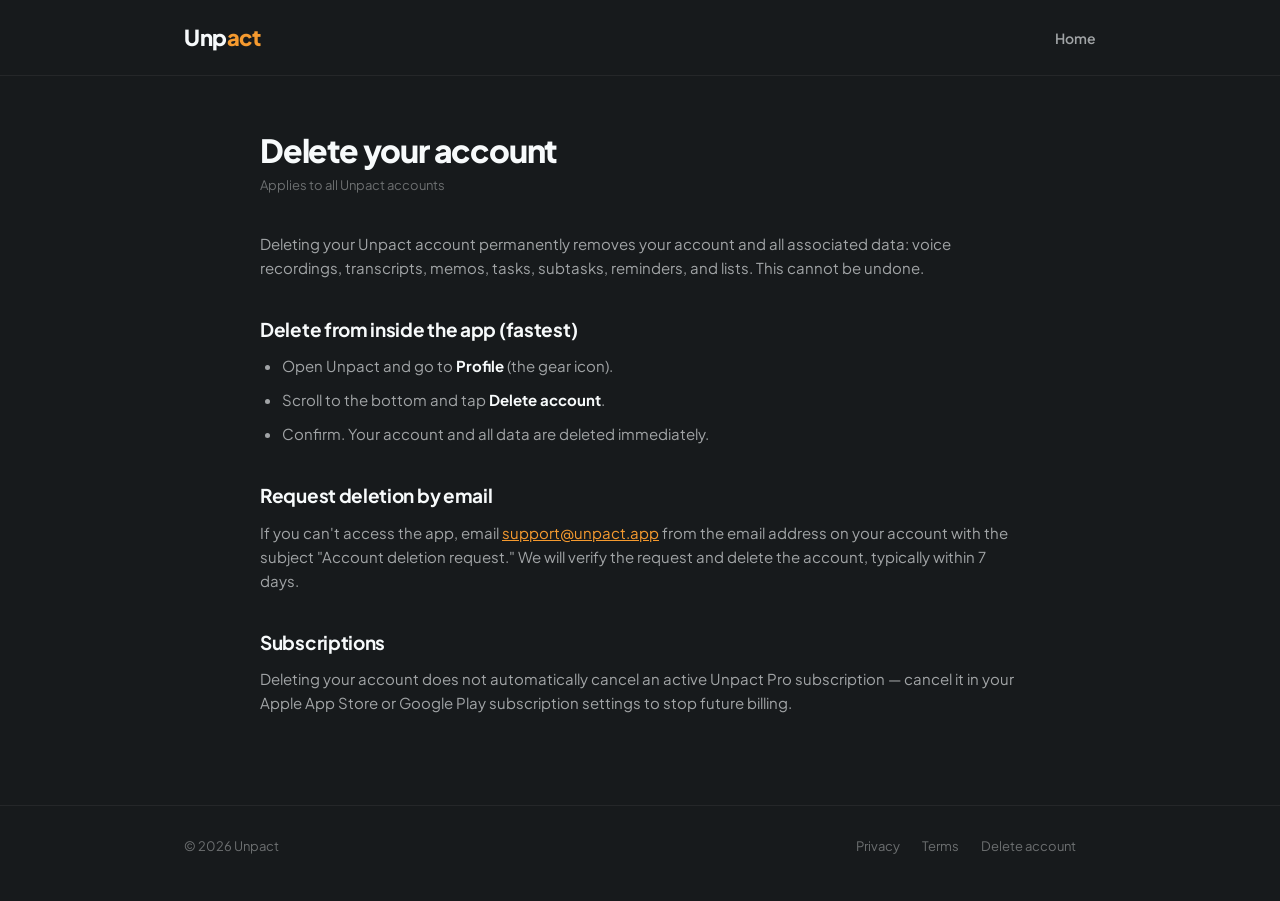
==== delete-account.html @ 9b08464d "Unpact marketing site + legal pages Co-Authored-By: Claude Fable 5 <noreply@anthropic.com>" ====
<!DOCTYPE html>
<html lang="en">
<head>
  <meta charset="UTF-8" />
  <meta name="viewport" content="width=device-width, initial-scale=1.0" />
  <title>Delete your account — Unpact</title>
  <link rel="icon" type="image/png" href="assets/icon.png" />
  <link rel="preconnect" href="https://fonts.googleapis.com" />
  <link rel="preconnect" href="https://fonts.gstatic.com" crossorigin />
  <link href="https://fonts.googleapis.com/css2?family=Plus+Jakarta+Sans:wght@500;600;700;800&display=swap" rel="stylesheet" />
  <link rel="stylesheet" href="styles.css" />
</head>
<body>

<header>
  <div class="wrap">
    <a class="brand" href="index.html">
      <span class="wordmark"><span class="unp">Unp</span><span class="act">act</span></span>
    </a>
    <nav><a href="index.html">Home</a></nav>
  </div>
</header>

<main class="legal wrap">
  <h1>Delete your account</h1>
  <div class="updated">Applies to all Unpact accounts</div>

  <p>Deleting your Unpact account permanently removes your account and all associated
  data: voice recordings, transcripts, memos, tasks, subtasks, reminders, and lists.
  This cannot be undone.</p>

  <h2>Delete from inside the app (fastest)</h2>
  <ul>
    <li>Open Unpact and go to <strong>Profile</strong> (the gear icon).</li>
    <li>Scroll to the bottom and tap <strong>Delete account</strong>.</li>
    <li>Confirm. Your account and all data are deleted immediately.</li>
  </ul>

  <h2>Request deletion by email</h2>
  <p>If you can't access the app, email
  <a href="mailto:support@unpact.app?subject=Account%20deletion%20request">support@unpact.app</a>
  from the email address on your account with the subject "Account deletion request."
  We will verify the request and delete the account, typically within 7 days.</p>

  <h2>Subscriptions</h2>
  <p>Deleting your account does not automatically cancel an active Unpact Pro
  subscription — cancel it in your Apple App Store or Google Play subscription
  settings to stop future billing.</p>
</main>

<footer>
  <div class="wrap">
    <div>© 2026 Unpact</div>
    <nav>
      <a href="privacy.html">Privacy</a>
      <a href="terms.html">Terms</a>
      <a href="delete-account.html">Delete account</a>
    </nav>
  </div>
</footer>

</body>
</html>
---- styles.css ----
/* Unpact site — brand: charcoal #171A1C, orange #F59A2F, Plus Jakarta Sans */
:root {
  --bg: #171A1C;
  --surface: #23282B;
  --card: rgba(255, 255, 255, 0.06);
  --border: rgba(255, 255, 255, 0.12);
  --accent: #F59A2F;
  --accent-dark: #D4831A;
  --text: #F7FAFB;
  --muted: rgba(247, 250, 251, 0.62);
  --faint: rgba(247, 250, 251, 0.38);
}

* { margin: 0; padding: 0; box-sizing: border-box; }

body {
  background: var(--bg);
  color: var(--text);
  font-family: 'Plus Jakarta Sans', -apple-system, 'Segoe UI', Roboto, sans-serif;
  line-height: 1.6;
  -webkit-font-smoothing: antialiased;
}

.wrap { max-width: 960px; margin: 0 auto; padding: 0 24px; }

/* ---------- header ---------- */
header {
  padding: 20px 0;
  border-bottom: 1px solid rgba(255, 255, 255, 0.06);
}
header .wrap { display: flex; align-items: center; justify-content: space-between; }
/* Header brand is the wordmark alone — the icon artwork doesn't read at
   header sizes, so it lives only in the favicon and store contexts. */
.brand { display: flex; align-items: center; text-decoration: none; }
.wordmark { font-size: 22px; font-weight: 800; letter-spacing: -0.5px; }
.wordmark .unp { color: var(--text); }
.wordmark .act { color: var(--accent); }
header nav a {
  color: var(--muted); text-decoration: none; font-size: 14px; margin-left: 22px; font-weight: 600;
}
header nav a:hover { color: var(--text); }

/* ---------- hero ---------- */
.hero { padding: 72px 0 56px; }
.hero .wrap { display: flex; gap: 48px; align-items: center; flex-wrap: wrap; }
.hero-copy { flex: 1 1 380px; }
.tagline {
  color: var(--accent); font-size: 13px; font-weight: 800; letter-spacing: 4px;
  margin-bottom: 18px;
}
h1 { font-size: 44px; line-height: 1.15; letter-spacing: -1.2px; font-weight: 800; margin-bottom: 18px; }
.sub { color: var(--muted); font-size: 18px; max-width: 46ch; margin-bottom: 30px; }
.badges { display: flex; gap: 12px; flex-wrap: wrap; align-items: center; }
.badge {
  display: inline-flex; align-items: center; gap: 8px;
  background: var(--card); border: 1px solid var(--border);
  color: var(--muted); border-radius: 12px; padding: 12px 20px;
  font-size: 14px; font-weight: 700; text-decoration: none;
}
.badge.primary { background: var(--accent); border-color: var(--accent); color: #171A1C; }
.badge .soon { font-size: 10px; font-weight: 800; letter-spacing: 1px; color: var(--faint); }

/* ---------- CSS phone mock ---------- */
.phone {
  flex: 0 0 auto; width: 272px; height: 560px; margin: 0 auto;
  background: var(--bg);
  border: 10px solid #2E3438; border-radius: 44px;
  box-shadow: 0 30px 80px rgba(0, 0, 0, 0.55), 0 0 60px rgba(245, 154, 47, 0.07);
  padding: 28px 18px; display: flex; flex-direction: column; align-items: center;
}
.phone .date { color: var(--faint); font-size: 9px; font-weight: 700; letter-spacing: 2px; margin-bottom: 26px; }
.phone .pwordmark { font-size: 30px; font-weight: 800; letter-spacing: -0.5px; }
.phone .sep { display: flex; align-items: center; gap: 8px; margin: 14px 0 26px; }
.phone .sep .line { width: 36px; height: 1px; background: rgba(255, 255, 255, 0.25); }
.phone .sep svg { filter: drop-shadow(0 0 5px rgba(245, 154, 47, 0.7)); }
.phone .input {
  width: 100%; border: 1px solid var(--border); background: var(--card);
  border-radius: 18px; padding: 16px 14px; color: var(--muted); font-size: 13px;
}
.phone .orb-zone { flex: 1; display: flex; align-items: center; justify-content: center; }
.phone .orb {
  width: 118px; height: 118px; border-radius: 50%;
  background: var(--surface); border: 1px solid rgba(245, 154, 47, 0.4);
  box-shadow: 0 0 44px rgba(245, 154, 47, 0.35);
  display: flex; align-items: center; justify-content: center;
}
.phone .hint { color: var(--muted); font-size: 11px; margin-bottom: 6px; }

/* ---------- features ---------- */
.features { padding: 40px 0 24px; }
.features .wrap { display: grid; grid-template-columns: repeat(auto-fit, minmax(240px, 1fr)); gap: 16px; }
.card {
  background: var(--card); border: 1px solid var(--border); border-radius: 18px; padding: 26px;
}
.card .icon {
  width: 42px; height: 42px; border-radius: 12px;
  background: rgba(245, 154, 47, 0.12); display: flex; align-items: center; justify-content: center;
  margin-bottom: 16px;
}
.card h3 { font-size: 17px; font-weight: 800; margin-bottom: 8px; letter-spacing: -0.3px; }
.card p { color: var(--muted); font-size: 14.5px; }

/* ---------- how it works ---------- */
.how { padding: 48px 0 64px; }
.how h2 { font-size: 28px; letter-spacing: -0.7px; margin-bottom: 28px; }
.steps { display: grid; grid-template-columns: repeat(auto-fit, minmax(220px, 1fr)); gap: 16px; }
.step .num {
  color: var(--accent); font-weight: 800; font-size: 13px; letter-spacing: 2px; margin-bottom: 8px;
}
.step p { color: var(--muted); font-size: 14.5px; }
.step strong { color: var(--text); }

/* ---------- footer ---------- */
footer { border-top: 1px solid rgba(255, 255, 255, 0.06); padding: 30px 0 44px; }
footer .wrap { display: flex; justify-content: space-between; gap: 16px; flex-wrap: wrap; }
footer, footer a { color: var(--faint); font-size: 13px; text-decoration: none; }
footer a:hover { color: var(--muted); }
footer nav a { margin-right: 20px; }

/* ---------- legal pages ---------- */
.legal { padding: 56px 0 80px; max-width: 760px; }
.legal h1 { font-size: 32px; margin-bottom: 6px; }
.legal .updated { color: var(--faint); font-size: 13px; margin-bottom: 36px; }
.legal h2 { font-size: 19px; margin: 34px 0 10px; letter-spacing: -0.3px; }
.legal p, .legal li { color: var(--muted); font-size: 15px; margin-bottom: 10px; }
.legal ul { padding-left: 22px; margin-bottom: 14px; }
.legal strong { color: var(--text); }
.legal a { color: var(--accent); }

@media (max-width: 640px) {
  h1 { font-size: 34px; }
  .hero { padding: 48px 0 40px; }
}
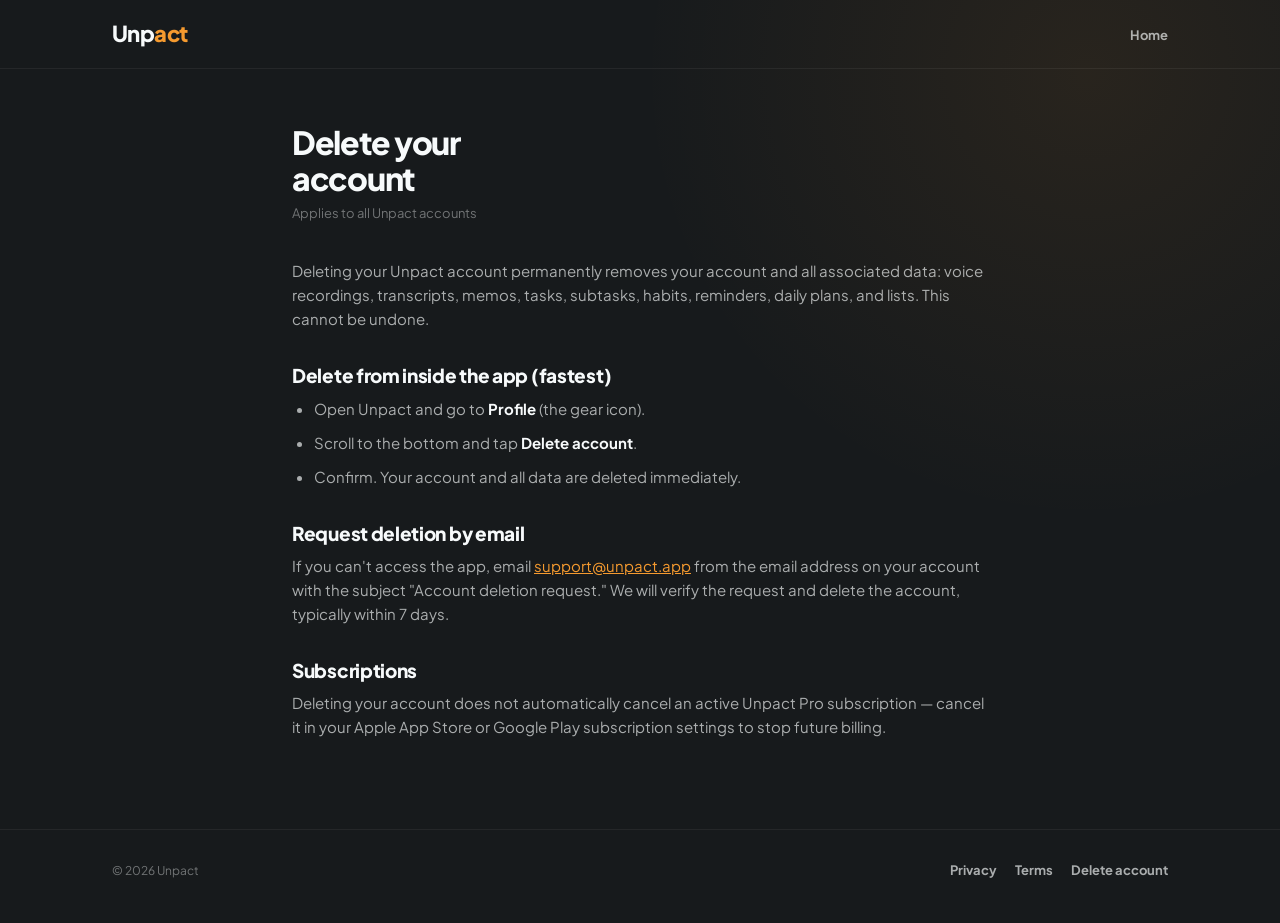
==== commit 97519b2b: "Refresh Unpact website" ====
--- a/delete-account.html
+++ b/delete-account.html
@@ -26,7 +26,8 @@
   <div class="updated">Applies to all Unpact accounts</div>
 
   <p>Deleting your Unpact account permanently removes your account and all associated
-  data: voice recordings, transcripts, memos, tasks, subtasks, reminders, and lists.
+  data: voice recordings, transcripts, memos, tasks, subtasks, habits, reminders,
+  daily plans, and lists.
   This cannot be undone.</p>
 
   <h2>Delete from inside the app (fastest)</h2>
--- a/styles.css
+++ b/styles.css
@@ -1,133 +1,1077 @@
-/* Unpact site — brand: charcoal #171A1C, orange #F59A2F, Plus Jakarta Sans */
 :root {
-  --bg: #171A1C;
-  --surface: #23282B;
-  --card: rgba(255, 255, 255, 0.06);
-  --border: rgba(255, 255, 255, 0.12);
-  --accent: #F59A2F;
-  --accent-dark: #D4831A;
-  --text: #F7FAFB;
-  --muted: rgba(247, 250, 251, 0.62);
-  --faint: rgba(247, 250, 251, 0.38);
-}
-
-* { margin: 0; padding: 0; box-sizing: border-box; }
+  --bg: #171a1c;
+  --bg-deep: #111315;
+  --surface: #23282b;
+  --surface-2: #2e3438;
+  --card: rgba(255, 255, 255, 0.055);
+  --card-hover: rgba(255, 255, 255, 0.075);
+  --border: rgba(255, 255, 255, 0.11);
+  --accent: #f59a2f;
+  --accent-dark: #d4831a;
+  --text: #f7fafb;
+  --muted: rgba(247, 250, 251, 0.66);
+  --faint: rgba(247, 250, 251, 0.4);
+  --success: #55b98b;
+  --wrap: 1120px;
+  --gutter: clamp(16px, 4vw, 32px);
+}
+
+* {
+  box-sizing: border-box;
+  margin: 0;
+  padding: 0;
+}
+
+html {
+  scroll-behavior: smooth;
+}
 
 body {
-  background: var(--bg);
+  min-width: 0;
+  background:
+    radial-gradient(circle at 85% 8%, rgba(245, 154, 47, 0.08), transparent 28rem),
+    var(--bg);
   color: var(--text);
-  font-family: 'Plus Jakarta Sans', -apple-system, 'Segoe UI', Roboto, sans-serif;
+  font-family: "Plus Jakarta Sans", -apple-system, BlinkMacSystemFont, "Segoe UI", sans-serif;
   line-height: 1.6;
   -webkit-font-smoothing: antialiased;
 }
 
-.wrap { max-width: 960px; margin: 0 auto; padding: 0 24px; }
-
-/* ---------- header ---------- */
-header {
-  padding: 20px 0;
+a {
+  color: inherit;
+}
+
+.wrap {
+  width: min(100%, var(--wrap));
+  margin-inline: auto;
+  padding-inline: var(--gutter);
+}
+
+.site-header {
+  position: relative;
+  z-index: 10;
+  background: rgba(23, 26, 28, 0.88);
+  backdrop-filter: blur(18px);
+}
+
+.site-header,
+body > header:not(.site-header) {
   border-bottom: 1px solid rgba(255, 255, 255, 0.06);
 }
-header .wrap { display: flex; align-items: center; justify-content: space-between; }
-/* Header brand is the wordmark alone — the icon artwork doesn't read at
-   header sizes, so it lives only in the favicon and store contexts. */
-.brand { display: flex; align-items: center; text-decoration: none; }
-.wordmark { font-size: 22px; font-weight: 800; letter-spacing: -0.5px; }
-.wordmark .unp { color: var(--text); }
-.wordmark .act { color: var(--accent); }
-header nav a {
-  color: var(--muted); text-decoration: none; font-size: 14px; margin-left: 22px; font-weight: 600;
-}
-header nav a:hover { color: var(--text); }
-
-/* ---------- hero ---------- */
-.hero { padding: 72px 0 56px; }
-.hero .wrap { display: flex; gap: 48px; align-items: center; flex-wrap: wrap; }
-.hero-copy { flex: 1 1 380px; }
-.tagline {
-  color: var(--accent); font-size: 13px; font-weight: 800; letter-spacing: 4px;
-  margin-bottom: 18px;
-}
-h1 { font-size: 44px; line-height: 1.15; letter-spacing: -1.2px; font-weight: 800; margin-bottom: 18px; }
-.sub { color: var(--muted); font-size: 18px; max-width: 46ch; margin-bottom: 30px; }
-.badges { display: flex; gap: 12px; flex-wrap: wrap; align-items: center; }
-.badge {
-  display: inline-flex; align-items: center; gap: 8px;
-  background: var(--card); border: 1px solid var(--border);
-  color: var(--muted); border-radius: 12px; padding: 12px 20px;
-  font-size: 14px; font-weight: 700; text-decoration: none;
-}
-.badge.primary { background: var(--accent); border-color: var(--accent); color: #171A1C; }
-.badge .soon { font-size: 10px; font-weight: 800; letter-spacing: 1px; color: var(--faint); }
-
-/* ---------- CSS phone mock ---------- */
-.phone {
-  flex: 0 0 auto; width: 272px; height: 560px; margin: 0 auto;
-  background: var(--bg);
-  border: 10px solid #2E3438; border-radius: 44px;
-  box-shadow: 0 30px 80px rgba(0, 0, 0, 0.55), 0 0 60px rgba(245, 154, 47, 0.07);
-  padding: 28px 18px; display: flex; flex-direction: column; align-items: center;
-}
-.phone .date { color: var(--faint); font-size: 9px; font-weight: 700; letter-spacing: 2px; margin-bottom: 26px; }
-.phone .pwordmark { font-size: 30px; font-weight: 800; letter-spacing: -0.5px; }
-.phone .sep { display: flex; align-items: center; gap: 8px; margin: 14px 0 26px; }
-.phone .sep .line { width: 36px; height: 1px; background: rgba(255, 255, 255, 0.25); }
-.phone .sep svg { filter: drop-shadow(0 0 5px rgba(245, 154, 47, 0.7)); }
-.phone .input {
-  width: 100%; border: 1px solid var(--border); background: var(--card);
-  border-radius: 18px; padding: 16px 14px; color: var(--muted); font-size: 13px;
-}
-.phone .orb-zone { flex: 1; display: flex; align-items: center; justify-content: center; }
-.phone .orb {
-  width: 118px; height: 118px; border-radius: 50%;
-  background: var(--surface); border: 1px solid rgba(245, 154, 47, 0.4);
-  box-shadow: 0 0 44px rgba(245, 154, 47, 0.35);
-  display: flex; align-items: center; justify-content: center;
-}
-.phone .hint { color: var(--muted); font-size: 11px; margin-bottom: 6px; }
-
-/* ---------- features ---------- */
-.features { padding: 40px 0 24px; }
-.features .wrap { display: grid; grid-template-columns: repeat(auto-fit, minmax(240px, 1fr)); gap: 16px; }
-.card {
-  background: var(--card); border: 1px solid var(--border); border-radius: 18px; padding: 26px;
-}
-.card .icon {
-  width: 42px; height: 42px; border-radius: 12px;
-  background: rgba(245, 154, 47, 0.12); display: flex; align-items: center; justify-content: center;
+
+.header-inner,
+body > header:not(.site-header) > .wrap {
+  min-height: 68px;
+  display: flex;
+  align-items: center;
+  justify-content: space-between;
+  gap: 20px;
+}
+
+.brand {
+  flex: 0 0 auto;
+  text-decoration: none;
+}
+
+.wordmark {
+  font-size: 22px;
+  font-weight: 800;
+  letter-spacing: -0.6px;
+}
+
+.wordmark span:last-child {
+  color: var(--accent);
+}
+
+.header-links {
+  min-width: 0;
+  display: flex;
+  align-items: center;
+  justify-content: flex-end;
+  gap: clamp(14px, 3vw, 26px);
+}
+
+.header-links a,
+body > header:not(.site-header) nav a,
+footer a {
+  color: var(--muted);
+  font-size: 13px;
+  font-weight: 700;
+  text-decoration: none;
+}
+
+.header-links a:hover,
+footer a:hover {
+  color: var(--text);
+}
+
+.hero {
+  padding-block: clamp(56px, 9vw, 108px) clamp(64px, 9vw, 100px);
+}
+
+.hero-grid,
+.showcase-grid,
+.intelligence-grid {
+  display: grid;
+  grid-template-columns: minmax(0, 1.02fr) minmax(360px, 0.98fr);
+  align-items: center;
+  gap: clamp(42px, 7vw, 86px);
+}
+
+.hero-copy,
+.showcase-copy {
+  min-width: 0;
+}
+
+.eyebrow {
+  color: var(--accent);
+  font-size: 11px;
+  font-weight: 800;
+  letter-spacing: 3.2px;
   margin-bottom: 16px;
 }
-.card h3 { font-size: 17px; font-weight: 800; margin-bottom: 8px; letter-spacing: -0.3px; }
-.card p { color: var(--muted); font-size: 14.5px; }
-
-/* ---------- how it works ---------- */
-.how { padding: 48px 0 64px; }
-.how h2 { font-size: 28px; letter-spacing: -0.7px; margin-bottom: 28px; }
-.steps { display: grid; grid-template-columns: repeat(auto-fit, minmax(220px, 1fr)); gap: 16px; }
-.step .num {
-  color: var(--accent); font-weight: 800; font-size: 13px; letter-spacing: 2px; margin-bottom: 8px;
-}
-.step p { color: var(--muted); font-size: 14.5px; }
-.step strong { color: var(--text); }
-
-/* ---------- footer ---------- */
-footer { border-top: 1px solid rgba(255, 255, 255, 0.06); padding: 30px 0 44px; }
-footer .wrap { display: flex; justify-content: space-between; gap: 16px; flex-wrap: wrap; }
-footer, footer a { color: var(--faint); font-size: 13px; text-decoration: none; }
-footer a:hover { color: var(--muted); }
-footer nav a { margin-right: 20px; }
-
-/* ---------- legal pages ---------- */
-.legal { padding: 56px 0 80px; max-width: 760px; }
-.legal h1 { font-size: 32px; margin-bottom: 6px; }
-.legal .updated { color: var(--faint); font-size: 13px; margin-bottom: 36px; }
-.legal h2 { font-size: 19px; margin: 34px 0 10px; letter-spacing: -0.3px; }
-.legal p, .legal li { color: var(--muted); font-size: 15px; margin-bottom: 10px; }
-.legal ul { padding-left: 22px; margin-bottom: 14px; }
-.legal strong { color: var(--text); }
-.legal a { color: var(--accent); }
-
-@media (max-width: 640px) {
-  h1 { font-size: 34px; }
-  .hero { padding: 48px 0 40px; }
-}
+
+h1,
+h2,
+h3 {
+  line-height: 1.12;
+}
+
+h1 {
+  max-width: 13ch;
+  font-size: clamp(42px, 5.6vw, 68px);
+  font-weight: 800;
+  letter-spacing: clamp(-2.6px, -0.04em, -1px);
+}
+
+h2 {
+  font-size: clamp(30px, 4vw, 46px);
+  font-weight: 800;
+  letter-spacing: -1.5px;
+}
+
+h3 {
+  font-size: 18px;
+  font-weight: 800;
+}
+
+.hero-sub {
+  max-width: 55ch;
+  margin-top: 24px;
+  color: var(--muted);
+  font-size: clamp(17px, 2vw, 20px);
+  line-height: 1.7;
+}
+
+.button-row {
+  display: flex;
+  flex-wrap: wrap;
+  align-items: center;
+  gap: 12px;
+  margin-top: 30px;
+}
+
+.button {
+  min-height: 48px;
+  display: inline-flex;
+  align-items: center;
+  justify-content: center;
+  border: 1px solid var(--border);
+  border-radius: 13px;
+  padding: 12px 19px;
+  font-size: 14px;
+  font-weight: 800;
+  text-decoration: none;
+  transition: transform 160ms ease, background-color 160ms ease, border-color 160ms ease;
+}
+
+.button:hover {
+  transform: translateY(-2px);
+}
+
+.button-primary {
+  border-color: var(--accent);
+  background: var(--accent);
+  color: var(--bg);
+}
+
+.button-primary:hover {
+  background: #ffab48;
+}
+
+.button-secondary {
+  background: var(--card);
+  color: var(--text);
+}
+
+.button-secondary:hover {
+  border-color: rgba(255, 255, 255, 0.22);
+  background: var(--card-hover);
+}
+
+.availability {
+  margin-top: 16px;
+  color: var(--faint);
+  font-size: 12px;
+}
+
+.availability a {
+  color: var(--muted);
+}
+
+.plan-preview {
+  min-width: 0;
+  overflow: hidden;
+  border: 1px solid var(--border);
+  border-radius: 26px;
+  background:
+    linear-gradient(160deg, rgba(255, 255, 255, 0.075), rgba(255, 255, 255, 0.025)),
+    var(--bg-deep);
+  box-shadow: 0 35px 90px rgba(0, 0, 0, 0.42), 0 0 80px rgba(245, 154, 47, 0.08);
+}
+
+.preview-top,
+.preview-weather {
+  display: flex;
+  align-items: center;
+  justify-content: space-between;
+  gap: 16px;
+}
+
+.preview-top {
+  padding: 20px 22px 15px;
+  border-bottom: 1px solid var(--border);
+}
+
+.preview-top > div {
+  display: grid;
+  gap: 3px;
+}
+
+.preview-top strong {
+  font-size: 20px;
+}
+
+.preview-kicker {
+  color: var(--faint);
+  font-size: 8px;
+  font-weight: 800;
+  letter-spacing: 1.8px;
+}
+
+.preview-status {
+  display: inline-flex;
+  align-items: center;
+  gap: 6px;
+  color: var(--muted);
+  font-size: 10px;
+}
+
+.preview-status i {
+  width: 7px;
+  height: 7px;
+  border-radius: 50%;
+  background: var(--success);
+  box-shadow: 0 0 8px rgba(85, 185, 139, 0.75);
+}
+
+.preview-weather {
+  padding: 10px 22px;
+  color: var(--faint);
+  background: rgba(255, 255, 255, 0.025);
+  font-size: 9px;
+}
+
+.preview-timeline {
+  position: relative;
+  min-height: 370px;
+  padding: 20px 18px 20px 58px;
+}
+
+.time-label {
+  position: relative;
+  left: -44px;
+  width: 38px;
+  color: var(--faint);
+  font-size: 9px;
+}
+
+.time-line {
+  height: 1px;
+  margin: -7px 0 38px;
+  background: rgba(255, 255, 255, 0.09);
+}
+
+.plan-block {
+  position: relative;
+  margin: -24px 8px 24px 12px;
+  display: grid;
+  grid-template-columns: auto 1fr;
+  gap: 2px 11px;
+  border: 1px solid rgba(245, 154, 47, 0.27);
+  border-left: 3px solid var(--accent);
+  border-radius: 11px;
+  padding: 10px 12px;
+  background: rgba(245, 154, 47, 0.12);
+}
+
+.plan-block span {
+  grid-row: 1 / span 2;
+  color: var(--accent);
+  font-size: 9px;
+  font-weight: 800;
+}
+
+.plan-block strong {
+  overflow: hidden;
+  font-size: 11px;
+  white-space: nowrap;
+  text-overflow: ellipsis;
+}
+
+.plan-block small {
+  color: var(--muted);
+  font-size: 8px;
+}
+
+.block-errand {
+  border-color: rgba(111, 142, 166, 0.35);
+  border-left-color: #6f8ea6;
+  background: rgba(111, 142, 166, 0.13);
+}
+
+.block-errand span {
+  color: #9db6ca;
+}
+
+.block-habit {
+  border-color: rgba(85, 185, 139, 0.32);
+  border-left-color: var(--success);
+  background: rgba(85, 185, 139, 0.11);
+}
+
+.block-habit span {
+  color: #7dd3aa;
+}
+
+.now-line {
+  position: relative;
+  z-index: 2;
+  height: 1px;
+  margin: -10px 0 25px;
+  background: var(--accent);
+  box-shadow: 0 0 8px rgba(245, 154, 47, 0.45);
+}
+
+.now-line::before {
+  content: "";
+  position: absolute;
+  top: -3px;
+  left: -3px;
+  width: 7px;
+  height: 7px;
+  border-radius: 50%;
+  background: var(--accent);
+}
+
+.now-line span {
+  position: absolute;
+  top: -15px;
+  right: 0;
+  color: var(--accent);
+  font-size: 7px;
+  font-weight: 800;
+}
+
+.preview-action {
+  margin: 0 18px 18px;
+  border-radius: 11px;
+  padding: 11px;
+  background: var(--accent);
+  color: var(--bg);
+  font-size: 11px;
+  font-weight: 800;
+  text-align: center;
+}
+
+.section {
+  padding-block: clamp(62px, 9vw, 108px);
+}
+
+.section-heading {
+  max-width: 780px;
+  margin-bottom: 38px;
+}
+
+.workflow-grid {
+  display: grid;
+  grid-template-columns: repeat(4, minmax(0, 1fr));
+  gap: 14px;
+}
+
+.feature-card {
+  position: relative;
+  min-width: 0;
+  border: 1px solid var(--border);
+  border-radius: 18px;
+  padding: 24px;
+  background: var(--card);
+}
+
+.feature-card .step {
+  position: absolute;
+  top: 18px;
+  right: 20px;
+  color: rgba(255, 255, 255, 0.2);
+  font-size: 10px;
+  font-weight: 800;
+}
+
+.feature-icon {
+  width: 40px;
+  height: 40px;
+  display: inline-flex;
+  align-items: center;
+  justify-content: center;
+  border-radius: 11px;
+  background: rgba(245, 154, 47, 0.12);
+  color: var(--accent);
+  font-size: 19px;
+  font-weight: 800;
+}
+
+.feature-card h3 {
+  margin-top: 19px;
+}
+
+.feature-card p,
+.showcase-copy > p,
+.platform-grid p {
+  margin-top: 10px;
+  color: var(--muted);
+  font-size: 14px;
+}
+
+.showcase {
+  border-block: 1px solid rgba(255, 255, 255, 0.055);
+  background: rgba(255, 255, 255, 0.018);
+}
+
+.showcase-copy > p {
+  max-width: 57ch;
+  font-size: 16px;
+  line-height: 1.75;
+}
+
+.check-list {
+  display: grid;
+  gap: 10px;
+  margin-top: 22px;
+  list-style: none;
+}
+
+.check-list li {
+  position: relative;
+  padding-left: 28px;
+  color: var(--muted);
+  font-size: 14px;
+}
+
+.check-list li::before {
+  content: "✓";
+  position: absolute;
+  left: 0;
+  color: var(--accent);
+  font-weight: 800;
+}
+
+.desktop-preview {
+  min-width: 0;
+  overflow: hidden;
+  border: 1px solid var(--border);
+  border-radius: 18px;
+  background: var(--bg-deep);
+  box-shadow: 0 30px 70px rgba(0, 0, 0, 0.34);
+}
+
+.desktop-title {
+  height: 30px;
+  padding-left: 12px;
+  border-bottom: 1px solid var(--border);
+  color: var(--faint);
+  font-size: 7px;
+  font-weight: 800;
+  letter-spacing: 1.8px;
+  line-height: 30px;
+}
+
+.desktop-body {
+  min-height: 340px;
+  display: grid;
+  grid-template-columns: minmax(0, 1.2fr) minmax(155px, 0.8fr);
+}
+
+.mini-timeline {
+  min-width: 0;
+  display: grid;
+  grid-template-columns: 38px minmax(0, 1fr);
+  grid-auto-rows: 58px;
+  align-items: start;
+  gap: 0 8px;
+  padding: 25px 15px;
+  border-right: 1px solid var(--border);
+}
+
+.mini-timeline > span {
+  color: var(--faint);
+  font-size: 8px;
+}
+
+.mini-gap {
+  width: 100%;
+  border-top: 1px solid rgba(255, 255, 255, 0.08);
+}
+
+.mini-block {
+  min-width: 0;
+  border: 1px solid rgba(245, 154, 47, 0.3);
+  border-left: 3px solid var(--accent);
+  border-radius: 8px;
+  padding: 9px;
+  background: rgba(245, 154, 47, 0.12);
+  color: var(--text);
+  font-size: 9px;
+  font-weight: 700;
+}
+
+.mini-block.alt {
+  border-color: rgba(111, 142, 166, 0.32);
+  border-left-color: #6f8ea6;
+  background: rgba(111, 142, 166, 0.13);
+}
+
+.task-palette {
+  min-width: 0;
+  padding: 24px 14px;
+}
+
+.task-palette > strong {
+  display: block;
+  margin-bottom: 14px;
+  color: var(--muted);
+  font-size: 10px;
+}
+
+.palette-task {
+  min-width: 0;
+  display: flex;
+  align-items: center;
+  justify-content: space-between;
+  gap: 8px;
+  margin-bottom: 8px;
+  border: 1px solid var(--border);
+  border-radius: 8px;
+  padding: 9px;
+  background: var(--card);
+  color: var(--muted);
+  font-size: 8px;
+}
+
+.palette-task span {
+  flex: 0 0 auto;
+  color: var(--faint);
+}
+
+.palette-task.dragging {
+  transform: translateX(-24px) rotate(-1deg);
+  border-color: rgba(245, 154, 47, 0.45);
+  background: #32291e;
+  color: var(--text);
+  box-shadow: 0 10px 24px rgba(0, 0, 0, 0.35);
+}
+
+.task-palette small {
+  display: block;
+  margin-top: 16px;
+  color: var(--faint);
+  font-size: 7px;
+  text-align: center;
+}
+
+.intelligence-grid {
+  grid-template-columns: minmax(320px, 0.9fr) minmax(0, 1.1fr);
+}
+
+.deep-card {
+  min-width: 0;
+  border: 1px solid var(--border);
+  border-radius: 20px;
+  padding: 22px;
+  background: linear-gradient(150deg, rgba(245, 154, 47, 0.085), rgba(255, 255, 255, 0.035));
+}
+
+.deep-title {
+  display: flex;
+  align-items: center;
+  gap: 13px;
+}
+
+.deep-title > div:last-child {
+  min-width: 0;
+  display: grid;
+}
+
+.deep-title span:not(.feature-icon) {
+  color: var(--accent);
+  font-size: 8px;
+  font-weight: 800;
+  letter-spacing: 1.6px;
+}
+
+.deep-title strong {
+  overflow: hidden;
+  font-size: 13px;
+  white-space: nowrap;
+  text-overflow: ellipsis;
+}
+
+.question,
+.answer {
+  margin-top: 18px;
+  border-radius: 11px;
+  padding: 12px 14px;
+  font-size: 11px;
+}
+
+.question {
+  border: 1px solid var(--border);
+  background: rgba(255, 255, 255, 0.04);
+  color: var(--text);
+}
+
+.answer {
+  margin-left: 28px;
+  background: var(--accent);
+  color: var(--bg);
+  font-weight: 700;
+}
+
+.source-row {
+  display: flex;
+  align-items: center;
+  justify-content: space-between;
+  gap: 12px;
+  margin-top: 18px;
+  padding-top: 14px;
+  border-top: 1px solid var(--border);
+  color: var(--faint);
+  font-size: 8px;
+}
+
+.source-row span:first-child {
+  color: #7dd3aa;
+  font-weight: 800;
+}
+
+.fine-print {
+  color: var(--faint) !important;
+  font-size: 12px !important;
+}
+
+.reminder-grid,
+.platform-grid {
+  display: grid;
+  grid-template-columns: repeat(3, minmax(0, 1fr));
+  gap: 14px;
+}
+
+.reminder-card {
+  min-height: 190px;
+}
+
+.example {
+  border-block: 1px solid rgba(255, 255, 255, 0.055);
+  background: rgba(255, 255, 255, 0.018);
+}
+
+.example-grid {
+  display: grid;
+  grid-template-columns: minmax(0, 1fr) auto minmax(0, 1fr);
+  align-items: center;
+  gap: 22px;
+}
+
+.quote-card,
+.result-card {
+  min-width: 0;
+  border: 1px solid var(--border);
+  border-radius: 18px;
+  padding: 24px;
+  background: var(--card);
+}
+
+.quote-card > span,
+.result-card > span {
+  color: var(--accent);
+  font-size: 9px;
+  font-weight: 800;
+  letter-spacing: 1.8px;
+}
+
+blockquote {
+  margin-top: 14px;
+  font-size: 17px;
+  font-style: italic;
+  line-height: 1.65;
+}
+
+.example-arrow {
+  color: var(--accent);
+  font-size: 25px;
+}
+
+.result-task {
+  min-width: 0;
+  display: flex;
+  align-items: flex-start;
+  gap: 12px;
+  padding-block: 11px;
+  border-top: 1px solid var(--border);
+}
+
+.result-task:nth-child(2) {
+  margin-top: 10px;
+}
+
+.result-task i {
+  width: 17px;
+  height: 17px;
+  flex: 0 0 auto;
+  margin-top: 2px;
+  border: 2px solid var(--faint);
+  border-radius: 50%;
+}
+
+.result-task > div {
+  min-width: 0;
+  display: grid;
+}
+
+.result-task strong {
+  font-size: 12px;
+}
+
+.result-task small {
+  margin-top: 2px;
+  color: var(--accent);
+  font-size: 9px;
+}
+
+.platform-grid article {
+  min-width: 0;
+  border-top: 2px solid rgba(245, 154, 47, 0.55);
+  padding: 20px 4px 0;
+}
+
+.platform-grid strong {
+  font-size: 17px;
+}
+
+.faq-wrap {
+  max-width: 850px;
+}
+
+.faq details {
+  border-top: 1px solid var(--border);
+  padding-block: 18px;
+}
+
+.faq details:last-child {
+  border-bottom: 1px solid var(--border);
+}
+
+.faq summary {
+  display: flex;
+  align-items: center;
+  justify-content: space-between;
+  gap: 16px;
+  color: var(--text);
+  cursor: pointer;
+  font-size: 15px;
+  font-weight: 700;
+  list-style: none;
+}
+
+.faq summary::-webkit-details-marker {
+  display: none;
+}
+
+.faq summary::after {
+  content: "+";
+  flex: 0 0 auto;
+  color: var(--accent);
+  font-size: 22px;
+}
+
+.faq details[open] summary::after {
+  content: "−";
+}
+
+.faq details p {
+  max-width: 68ch;
+  margin-top: 10px;
+  color: var(--muted);
+  font-size: 14px;
+}
+
+.faq details a {
+  color: var(--accent);
+}
+
+.cta {
+  padding-block: clamp(72px, 10vw, 120px);
+  border-top: 1px solid var(--border);
+  text-align: center;
+}
+
+.cta p:not(.eyebrow) {
+  margin-top: 14px;
+  color: var(--muted);
+}
+
+.button-row-center {
+  justify-content: center;
+}
+
+footer {
+  border-top: 1px solid rgba(255, 255, 255, 0.06);
+  padding-block: 30px 42px;
+  color: var(--faint);
+  font-size: 12px;
+}
+
+.footer-inner,
+footer > .wrap,
+footer nav {
+  display: flex;
+  align-items: center;
+  gap: 18px;
+}
+
+.footer-inner {
+  justify-content: space-between;
+}
+
+.footer-inner,
+footer > .wrap {
+  justify-content: space-between;
+}
+
+footer nav {
+  flex-wrap: wrap;
+  justify-content: flex-end;
+}
+
+/* Legal and account-support pages share this stylesheet. */
+.legal {
+  max-width: 760px;
+  padding-block: 56px 80px;
+}
+
+.legal h1 {
+  margin-bottom: 6px;
+  font-size: 32px;
+}
+
+.legal .updated {
+  margin-bottom: 36px;
+  color: var(--faint);
+  font-size: 13px;
+}
+
+.legal h2 {
+  margin: 34px 0 10px;
+  font-size: 19px;
+  letter-spacing: -0.3px;
+}
+
+.legal p,
+.legal li {
+  margin-bottom: 10px;
+  color: var(--muted);
+  font-size: 15px;
+}
+
+.legal ul {
+  margin-bottom: 14px;
+  padding-left: 22px;
+}
+
+.legal strong {
+  color: var(--text);
+}
+
+.legal a {
+  color: var(--accent);
+}
+
+:focus-visible {
+  outline: 3px solid rgba(245, 154, 47, 0.72);
+  outline-offset: 3px;
+}
+
+@media (max-width: 920px) {
+  .hero-grid,
+  .showcase-grid,
+  .intelligence-grid {
+    grid-template-columns: 1fr;
+  }
+
+  .hero-copy {
+    max-width: 720px;
+  }
+
+  .plan-preview,
+  .desktop-preview,
+  .deep-card {
+    width: min(100%, 680px);
+    margin-inline: auto;
+  }
+
+  .workflow-grid {
+    grid-template-columns: repeat(2, minmax(0, 1fr));
+  }
+}
+
+@media (max-width: 680px) {
+  .hero {
+    padding-top: 50px;
+  }
+
+  .hero-copy,
+  .section-heading {
+    text-align: center;
+  }
+
+  .hero-copy h1,
+  .hero-sub {
+    margin-inline: auto;
+  }
+
+  .hero-copy .button-row {
+    justify-content: center;
+  }
+
+  .workflow-grid,
+  .reminder-grid,
+  .platform-grid {
+    grid-template-columns: 1fr;
+  }
+
+  .desktop-body {
+    grid-template-columns: minmax(0, 1fr) minmax(130px, 0.72fr);
+  }
+
+  .example-grid {
+    grid-template-columns: 1fr;
+  }
+
+  .example-arrow {
+    transform: rotate(90deg);
+    text-align: center;
+  }
+
+  .footer-inner {
+    align-items: flex-start;
+    flex-direction: column;
+  }
+
+  footer > .wrap {
+    align-items: flex-start;
+    flex-direction: column;
+  }
+
+  footer nav {
+    justify-content: flex-start;
+  }
+}
+
+@media (max-width: 480px) {
+  .header-inner {
+    min-height: 62px;
+  }
+
+  .nav-secondary {
+    display: none;
+  }
+
+  .hero-copy {
+    text-align: center;
+  }
+
+  .button-row {
+    align-items: stretch;
+    flex-direction: column;
+  }
+
+  .button {
+    width: 100%;
+  }
+
+  .plan-preview {
+    border-radius: 20px;
+  }
+
+  .preview-top {
+    padding-inline: 16px;
+  }
+
+  .preview-weather {
+    align-items: flex-start;
+    flex-direction: column;
+    gap: 3px;
+    padding-inline: 16px;
+  }
+
+  .preview-timeline {
+    padding-right: 10px;
+    padding-left: 51px;
+  }
+
+  .plan-block {
+    margin-left: 5px;
+  }
+
+  .feature-card,
+  .quote-card,
+  .result-card,
+  .deep-card {
+    padding: 20px;
+  }
+
+  .desktop-body {
+    grid-template-columns: 1fr;
+  }
+
+  .task-palette {
+    display: none;
+  }
+
+  .mini-timeline {
+    border-right: 0;
+  }
+
+  .answer {
+    margin-left: 12px;
+  }
+}
+
+@media (prefers-reduced-motion: reduce) {
+  html {
+    scroll-behavior: auto;
+  }
+
+  .button {
+    transition: none;
+  }
+}
